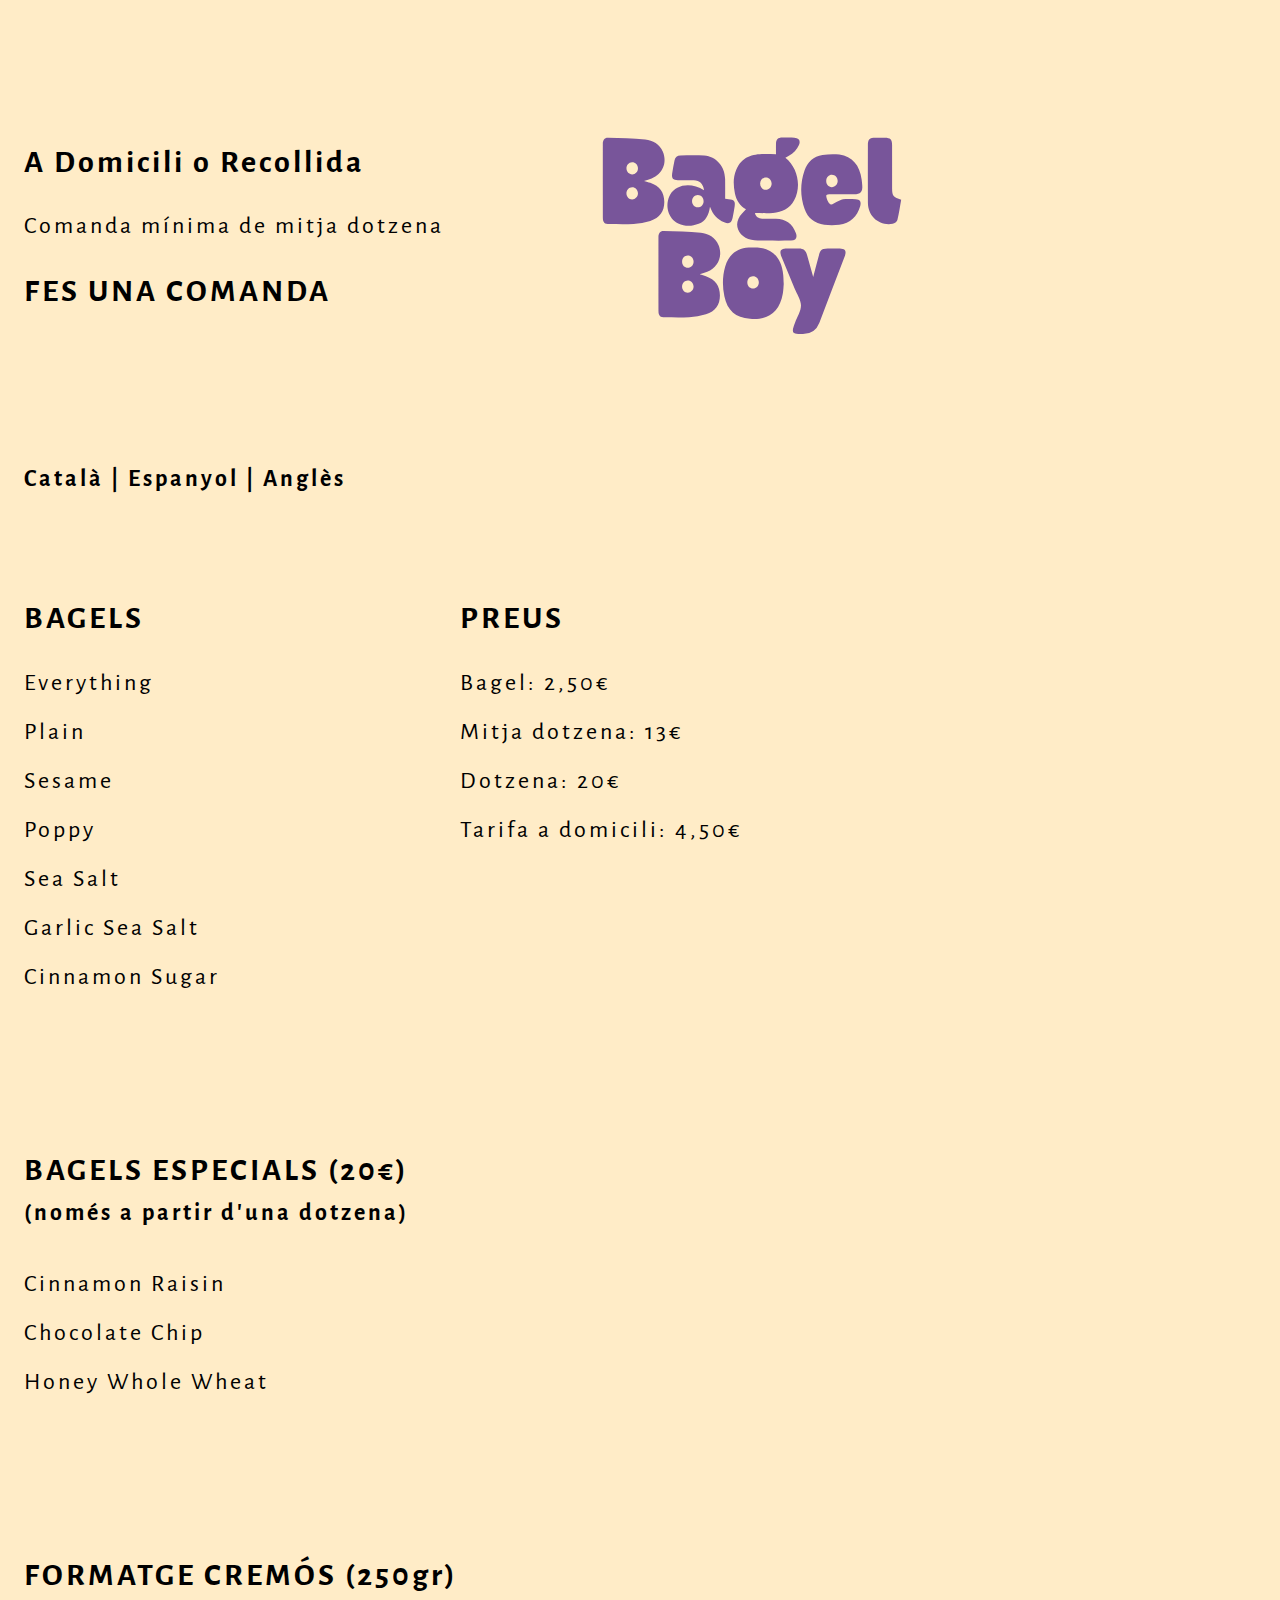
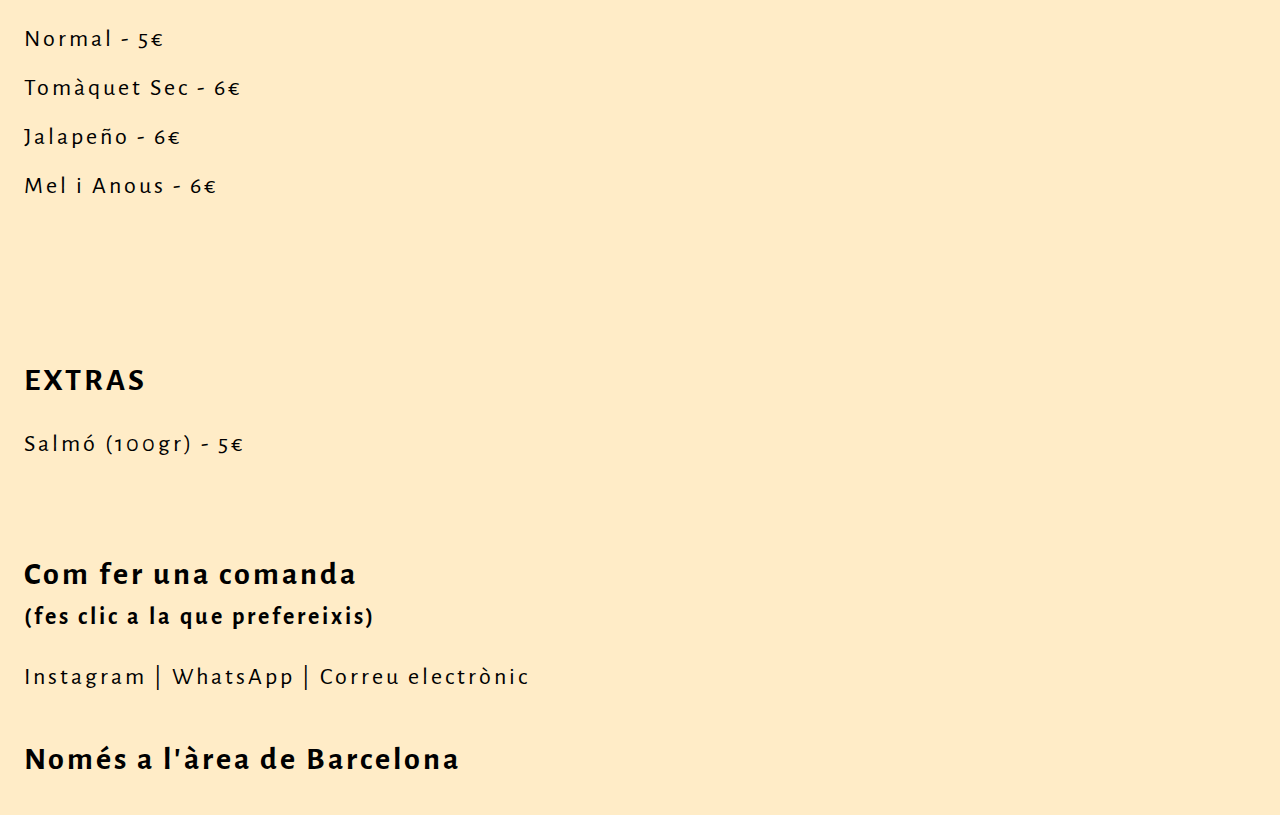
==== index.html @ 6aeb27cf "Updated Cream Cheese Prices" ====
<!DOCTYPE html>
<html lang="ca">
  <head>
      <meta charset="UTF-8">
      <meta name="viewport" content="width=device-width, initial-scale=1.0">
      <title> Bagel Boy </title>
      <meta name="description" content="Serving NY style bagels in Barcelona">
      <link rel="icon" href="/documents/bagelboylogo.svg" type="image/svg">
      <link rel="stylesheet" href="/css/html.css">
      <link rel="preconnect" href="https://fonts.googleapis.com">
      <link rel="preconnect" href="https://fonts.gstatic.com" crossorigin>
      <link href="https://fonts.googleapis.com/css2?family=Alegreya+Sans:wght@400;700&display=swap" rel="stylesheet"> 
  </head>
</html>
<body>
  <div class="body">
    <div class="top-of-page">
      <div class="title">
        <h1>A Domicili o Recollida</h1>
        <p>Comanda mínima de mitja dotzena</p>
        <h1 class="button">
          <a href="https://www.bagelboycoshop.com">FES UNA COMANDA</a>
        </h1>
      </div>
      <div class="title-logo">
        <div class="img">
          <a href="https://www.instagram.com/bagelboyco/"><img src="/documents/logo.svg"></a>
        </div>
      </div>
    </div>
    <div class="language">
      <h2>
        <a href='/index.html'>Català | </a>
        <a href='/html-es/index.html'>Espanyol | </a>
        <a href='/html-en/index.html'>Anglès</a>
      </h2>
    </div>
    <div class="menu">
      <div class="bagels">
        <h1>BAGELS</h1>
        <p><a href="https://www.bagelboycoshop.com/shop-1/p/everything">Everything</a></p>
        <p><a href="https://www.bagelboycoshop.com/shop-1/p/plain">Plain</a></p>
        <p><a href="https://www.bagelboycoshop.com/shop-1/p/sesame">Sesame</a></p>
        <p><a href="https://www.bagelboycoshop.com/shop-1/p/poppy">Poppy</a></p>
        <p><a href="https://www.bagelboycoshop.com/shop-1/p/sea-salt">Sea Salt</a></p>
        <p><a href="https://www.bagelboycoshop.com/shop-1/p/garlic-sea-salt">Garlic Sea Salt</a></p>
        <p><a href="https://www.bagelboycoshop.com/shop-1/p/cinnamon-sugar">Cinnamon Sugar</a></p>
      </div>
      <div class="prices">
        <h1>PREUS</h1>
        <p>Bagel: 2,50€</p>
        <p>Mitja dotzena: 13€</p>
        <p>Dotzena: 20€</p>
        <p>Tarifa a domicili: 4,50€</p>
      </div>
    </div>
    <div class="special-bagels">
      <div class="bagels">
        <h1>BAGELS ESPECIALS (20€)<p>(només a partir d'una dotzena)</p></h1>
        <p><a href="https://www.bagelboycoshop.com/shop-1/p/cinnamon-raisin">Cinnamon Raisin</a></p>
        <p><a href="https://www.bagelboycoshop.com/shop-1/p/chocolate-chip">Chocolate Chip</a></p>
        <p><a href="https://www.bagelboycoshop.com/shop-1/p/honey-whole-wheat">Honey Whole Wheat</a></p>
      </div>
    </div>
    <div class="special-bagels">
      <div class="bagels">
        <h1>FORMATGE CREMÓS (250gr)</h1>
        <p>Normal - 5€</p>
        <p>Tomàquet Sec - 6€</p>
        <p>Jalapeño - 6€</p>
        <p>Mel i Anous - 6€</p>
      </div>
    </div>
    <div class="special-bagels">
      <div class="bagels">
        <h1>EXTRAS</h1>
        <p>Salmó (100gr) - 5€</p>
      </div>
    </div>
    <div class="order">
      <h1>Com fer una comanda <p>(fes clic a la que prefereixis)</p></h1>
    </div>
    <div class="contact">
      <p>
        <a href="https://www.instagram.com/bagelboyco/">Instagram | </a>
        <a href="https://wa.me/34677666089">WhatsApp | </a>
        <a href="mailto:bagelboyco@gmail.com?subject=Bagel%20Questions&body=Hi%20BagelBoy!" id="contactLink">Correu electrònic</a>
      </p>
    </div>
    <div class="footer">
      <h1>Només a l'àrea de Barcelona</h1>
    </div>
  </div>
</body>
---- css/html.css ----
* {
  padding: 0rem;
  box-sizing: border-box;
}

html {
  scroll-behavior: smooth;
}

p {
  font-size: 1.5rem;
  font-family: "Alegreya Sans", sans-serif;
  margin: 10px 0;
}

body {
  background-color: rgb(255, 236, 199);
  font-family: "Alegreya Sans", sans-serif;
  letter-spacing: 3px;
  width: 100vw;
  height: 100vh;
  padding: 1rem;
  text-align: left;
}

img {
  height: 400px;
  width: 400px;
}

.top-of-page {
  display: flex;
  justify-content: space-between;
}

.title {
  display: flex;
  justify-content: center;
  flex-direction: column;
}

.title-logo {
  display: flex;
  justify-content: center;
  padding-right: 20rem;
}

.body a {
  text-decoration: none;
  color: black;
  transition: .1s;
}

.body a:hover {
  color: grey;
}

.menu {
  display: flex;
  padding-top: 4rem;

}

.special-bagels {
  display: flex;
  justify-content: flex-start;
  padding-right: 4rem;
  padding-top: 8rem;
}

.contact {
  display: flex;
  justify-content: flex-start;
  padding-right: 4rem;
}

.bagels {
  display: flex;
  justify-content: flex-start;
  flex-direction: column;
  text-align: left;
  padding-right: 15rem;
}

.prices {
  display: flex;
  flex-direction: column;
  text-align: left;
}

.footer {
  padding: 1rem 0;
}

.language {
  padding-top: 1rem;
}

.order {
  padding-top: 4rem;
}

.button {
  /*width: 280px;
  margin-right: auto;
  border: 2px solid black;
  border-radius: 30px;
  background-color: transparent;
  font-size: 15px;
  font-weight: bold;
  line-height: 20px;
  text-align: center;*/
}

@media (max-width: 768px) {
  .body {
    font-size: .5rem;
    letter-spacing: 3px;
  }

  .body a {
    font-size: 1rem;
  }

  .menu {
    flex-direction: column;
    padding-right: 0;
    padding-left: 0;
  }

  .special-bagels {
    flex-direction: column;
    padding-right: 0;
    padding-left: 0;
    padding-top: 5rem;
  }

  .contact {
    padding-right: 0;
  }

  p {
    font-size: 1rem;
  }

  .prices {
    padding-top: 3rem;
  }

  .contact {
    flex-direction: column;
  }

  .bagels {
    padding-right: 0;
  }

  img {
    height: 200px;
    width: 200px;
  }

  .top-of-page {
    flex-direction: column-reverse;
  }

  .title-logo {
    padding-right: 0;
    justify-content: flex-start;
  }
}
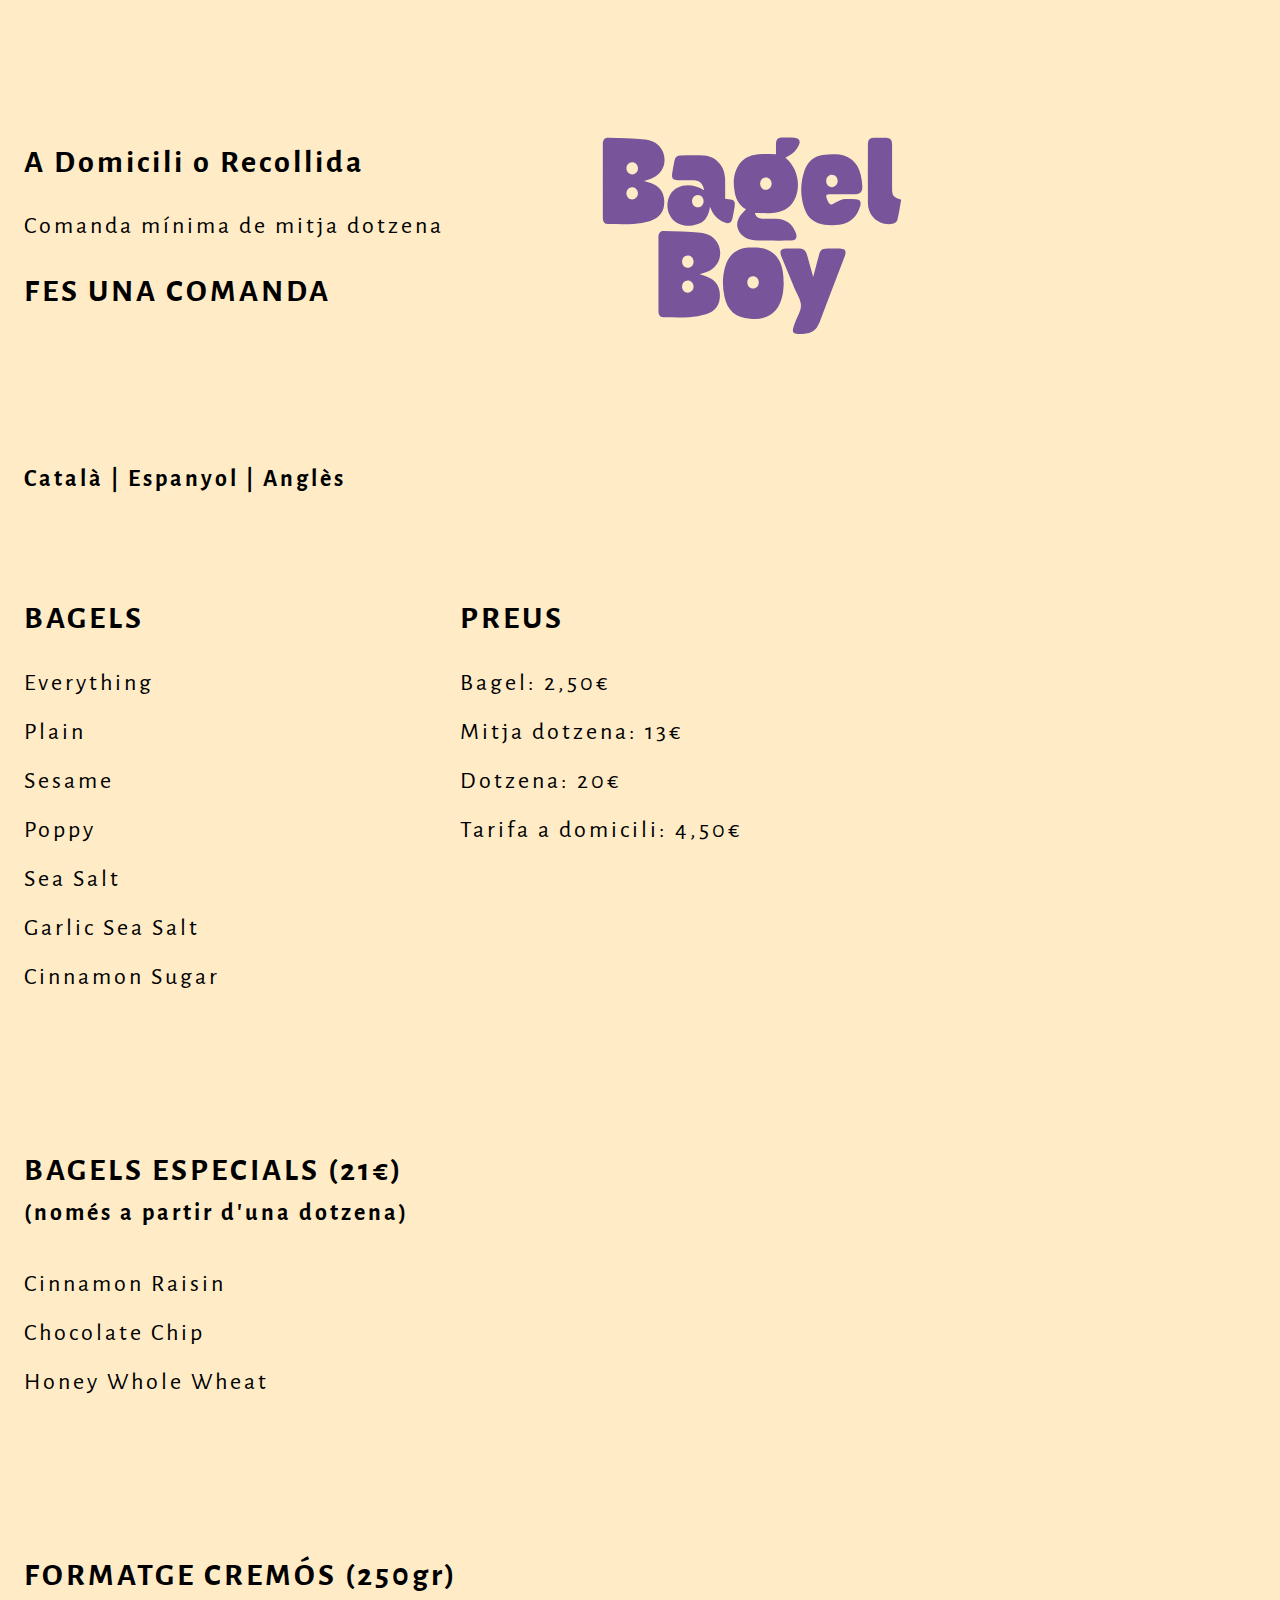
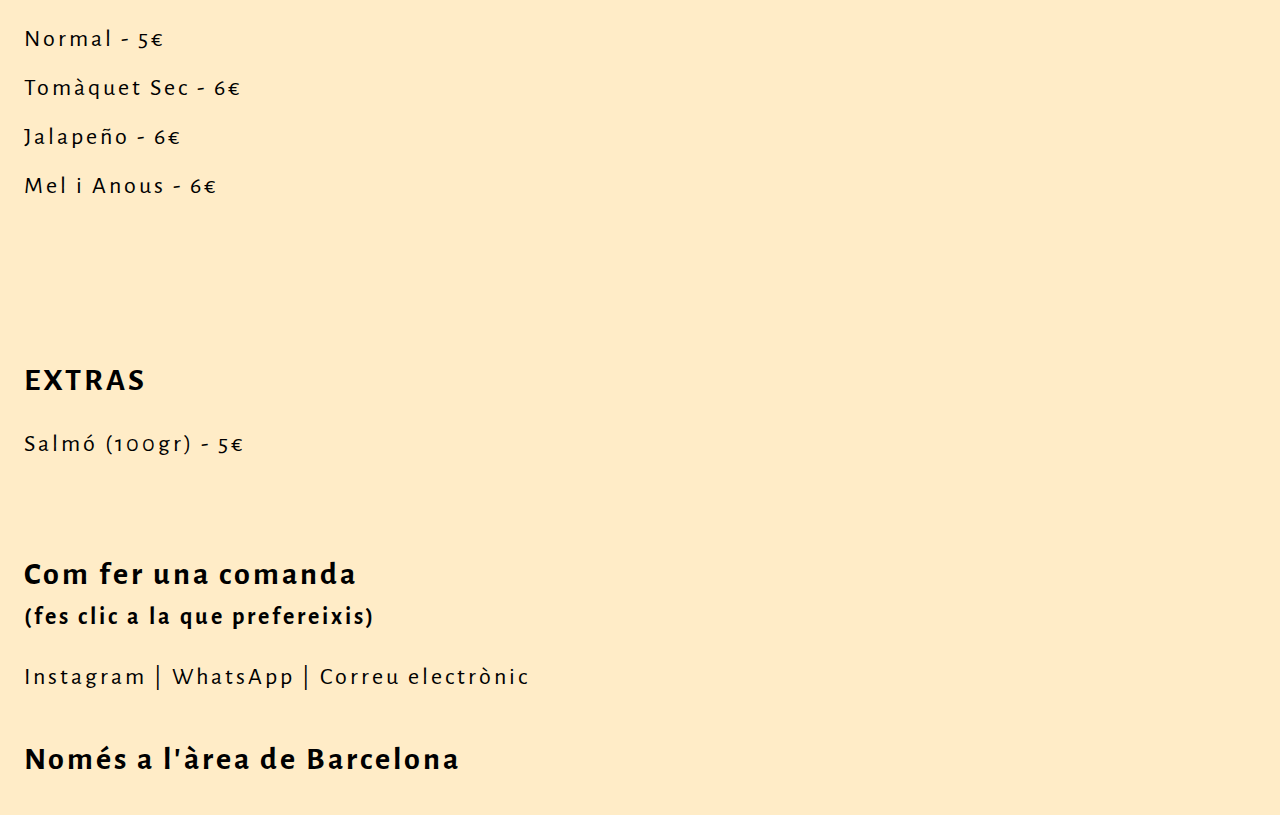
==== commit c2758b59: "Updated Specialty Bagel Prices" ====
--- a/index.html
+++ b/index.html
@@ -56,7 +56,7 @@
     </div>
     <div class="special-bagels">
       <div class="bagels">
-        <h1>BAGELS ESPECIALS (20€)<p>(només a partir d'una dotzena)</p></h1>
+        <h1>BAGELS ESPECIALS (21€)<p>(només a partir d'una dotzena)</p></h1>
         <p><a href="https://www.bagelboycoshop.com/shop-1/p/cinnamon-raisin">Cinnamon Raisin</a></p>
         <p><a href="https://www.bagelboycoshop.com/shop-1/p/chocolate-chip">Chocolate Chip</a></p>
         <p><a href="https://www.bagelboycoshop.com/shop-1/p/honey-whole-wheat">Honey Whole Wheat</a></p>
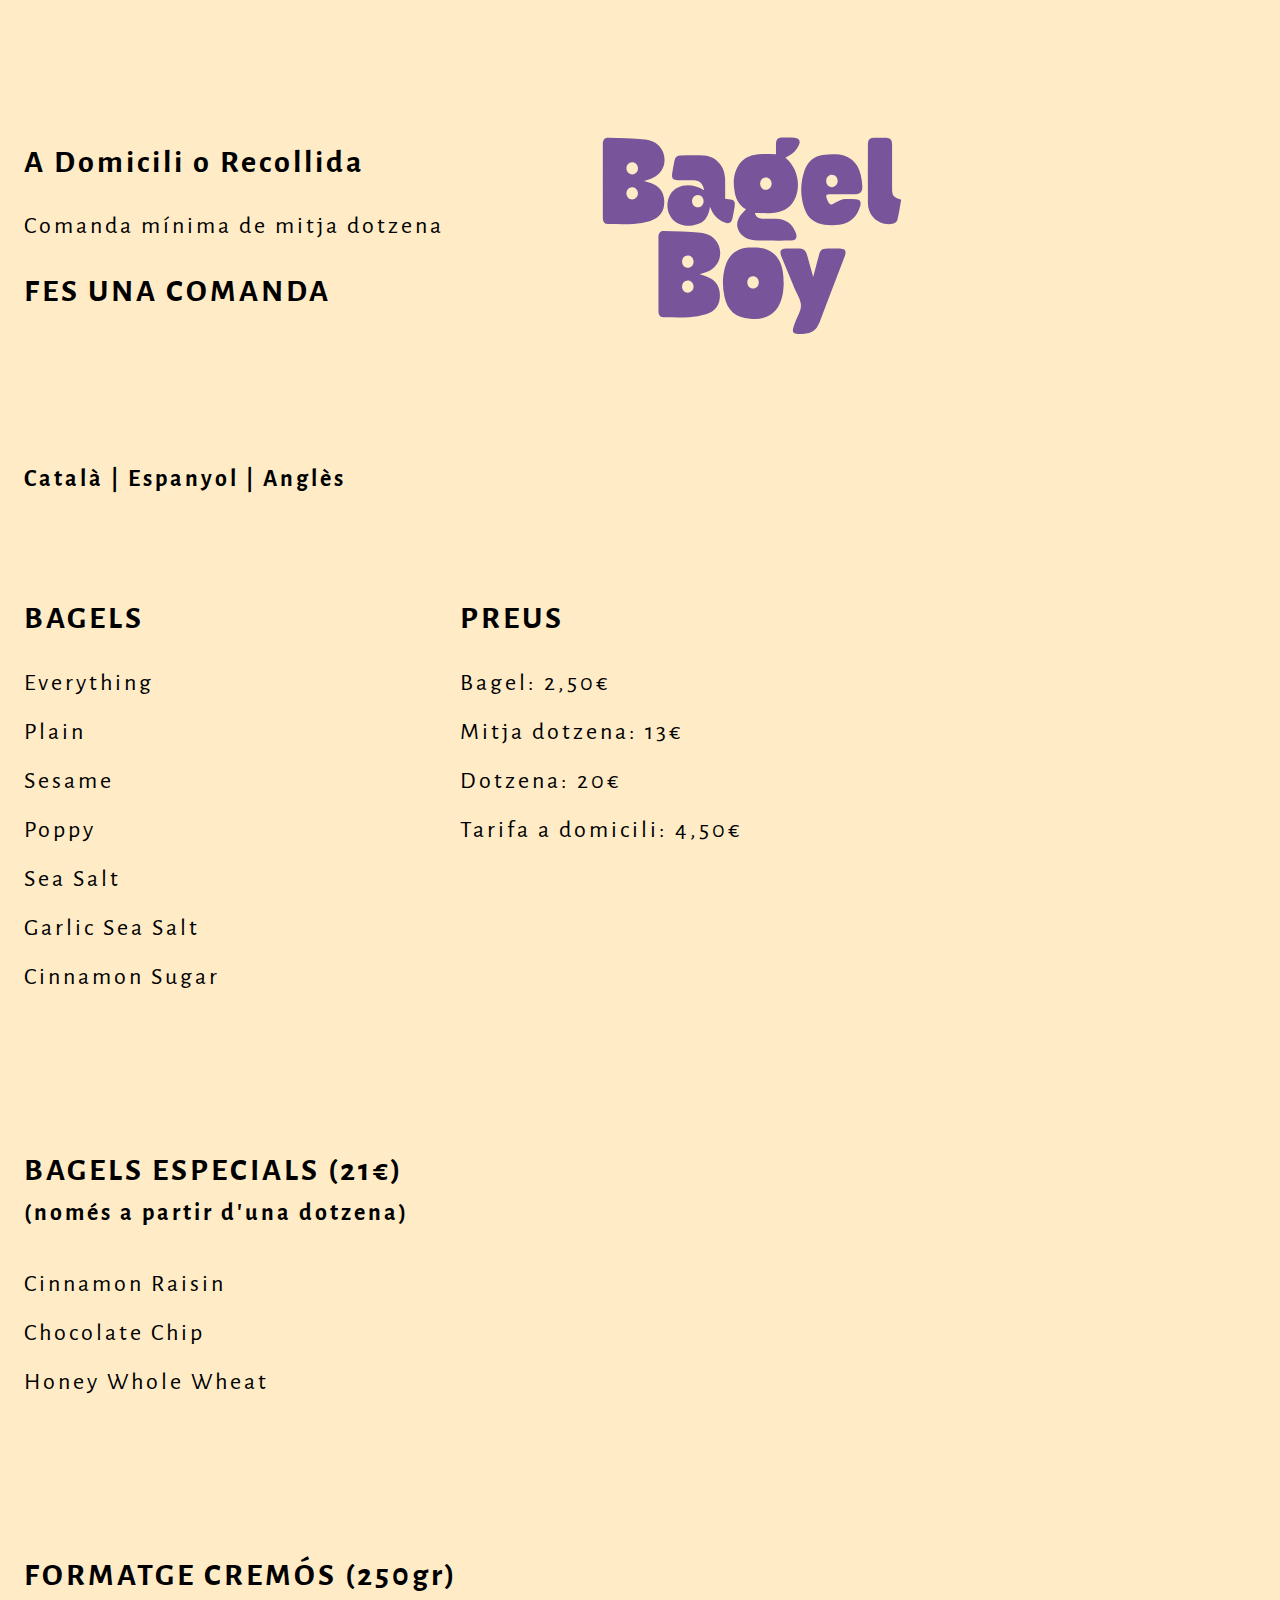
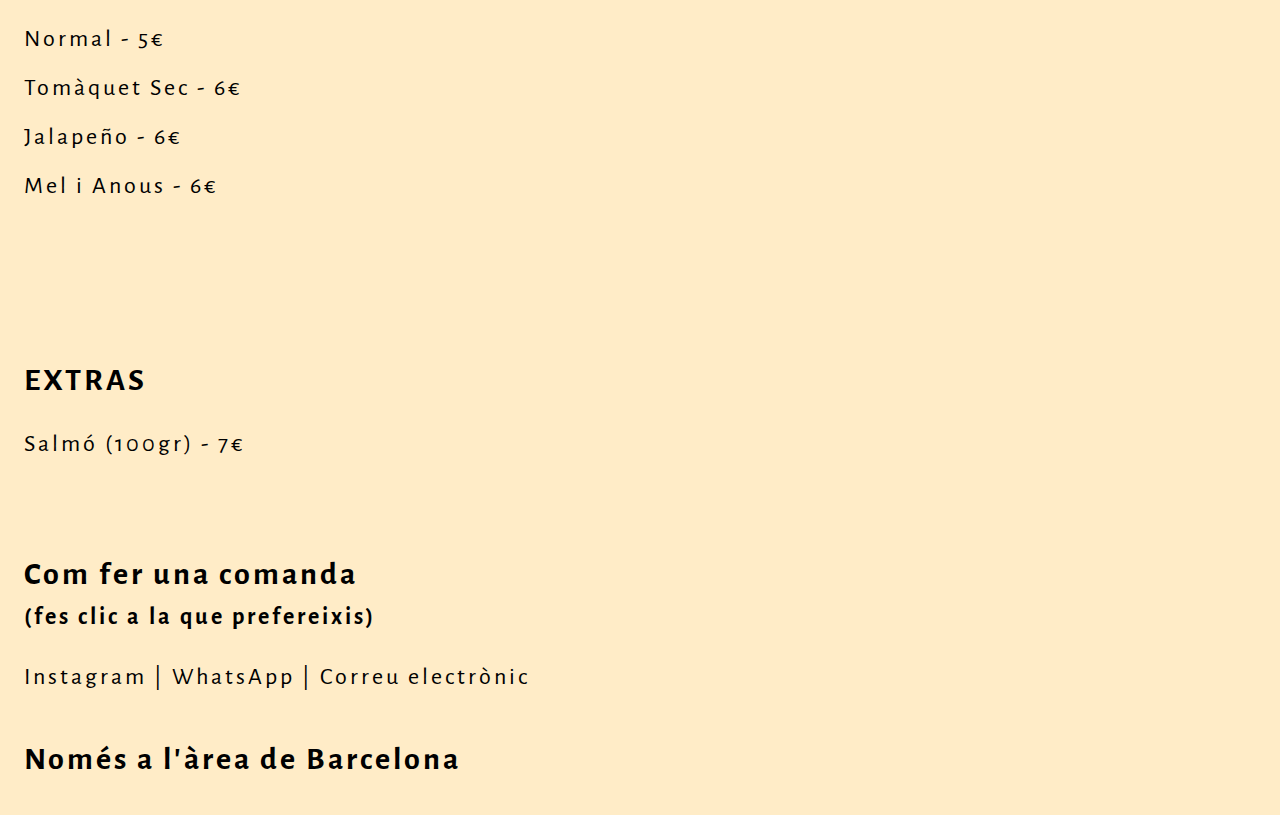
==== commit e90c4e96: "Updated salmon price" ====
--- a/index.html
+++ b/index.html
@@ -65,16 +65,16 @@
     <div class="special-bagels">
       <div class="bagels">
         <h1>FORMATGE CREMÓS (250gr)</h1>
-        <p>Normal - 5€</p>
-        <p>Tomàquet Sec - 6€</p>
-        <p>Jalapeño - 6€</p>
-        <p>Mel i Anous - 6€</p>
+        <p><a href="https://www.bagelboycoshop.com/shop-1/p/plain-cream-cheese">Normal - 5€</a></p>
+        <p><a href="https://www.bagelboycoshop.com/shop-1/p/sun-dried-tomato-cream-cheese">Tomàquet Sec - 6€</a></p>
+        <p><a href="https://www.bagelboycoshop.com/shop-1/p/jalapeno-cream-cheese">Jalapeño - 6€</a></p>
+        <p><a href="https://www.bagelboycoshop.com/shop-1/p/honey-walnut-cream-cheese">Mel i Anous - 6€</a></p>
       </div>
     </div>
     <div class="special-bagels">
       <div class="bagels">
         <h1>EXTRAS</h1>
-        <p>Salmó (100gr) - 5€</p>
+        <p>Salmó (100gr) - 7€</p>
       </div>
     </div>
     <div class="order">
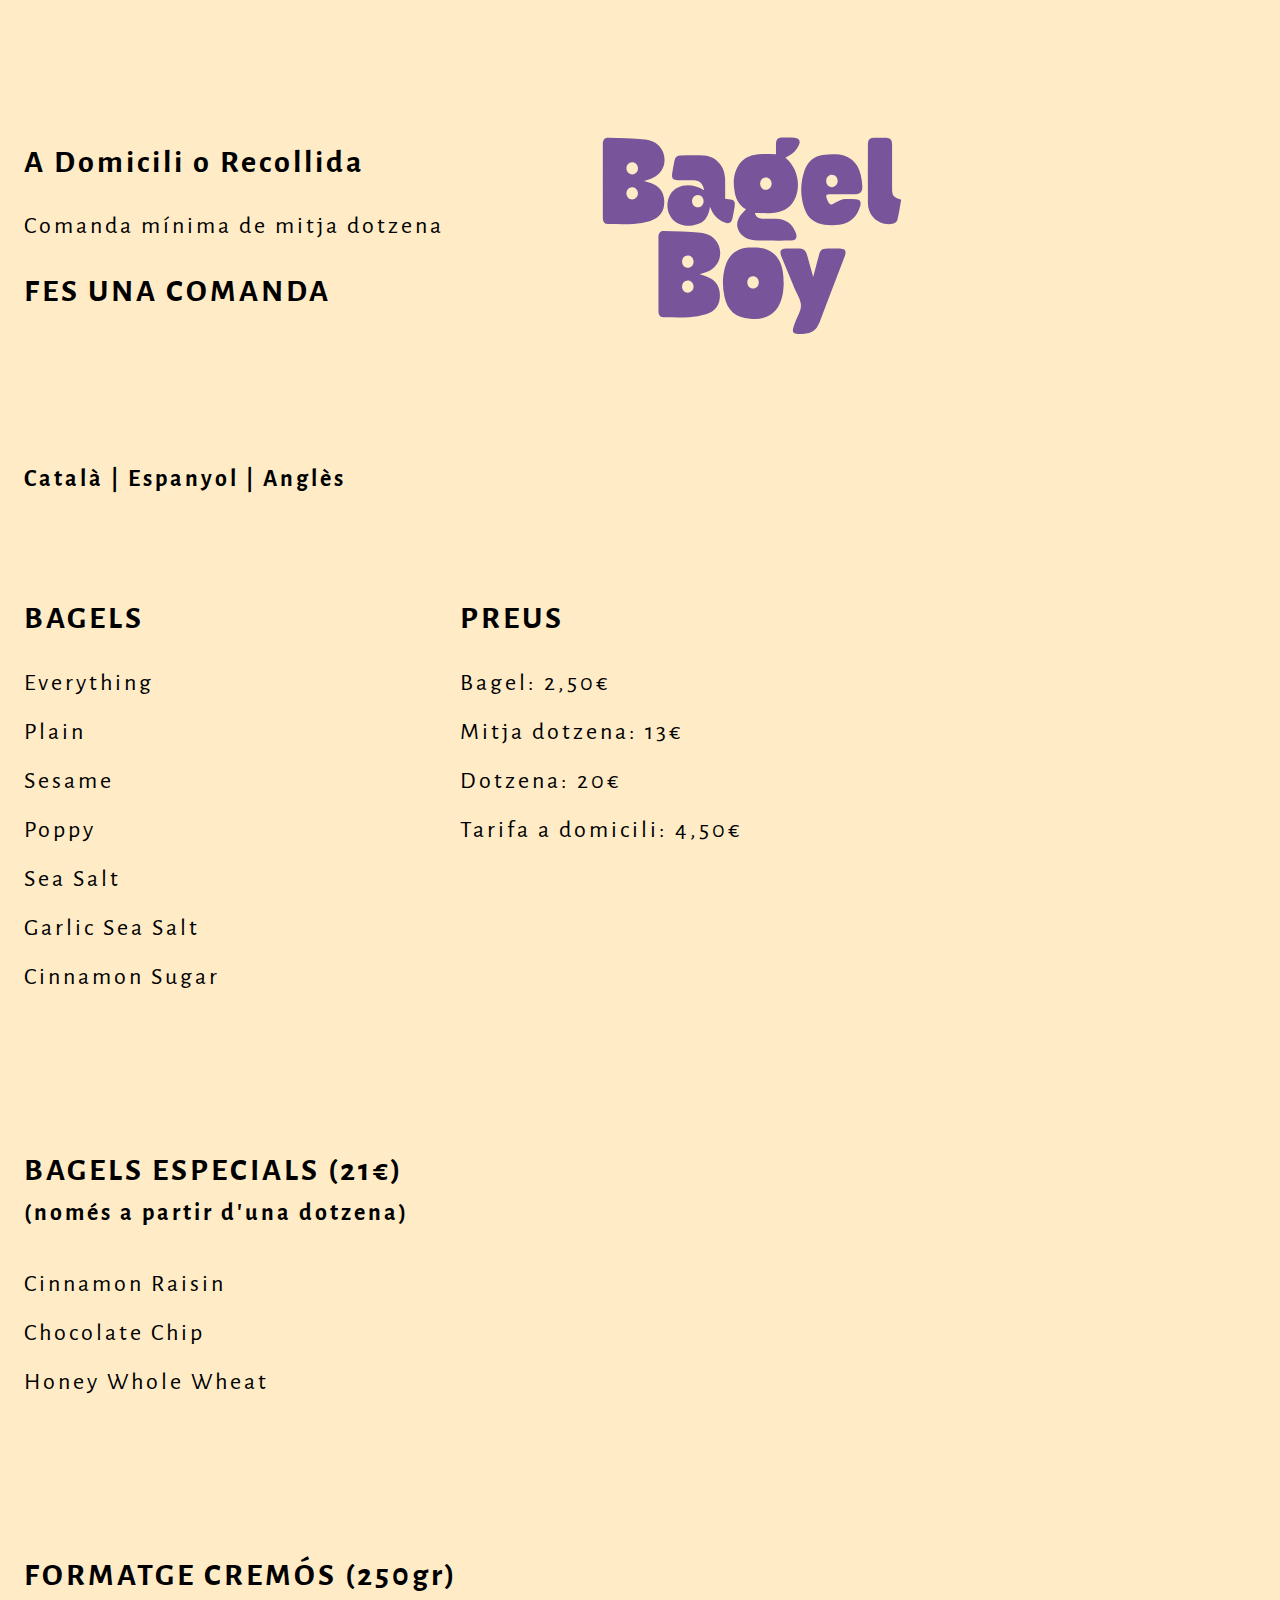
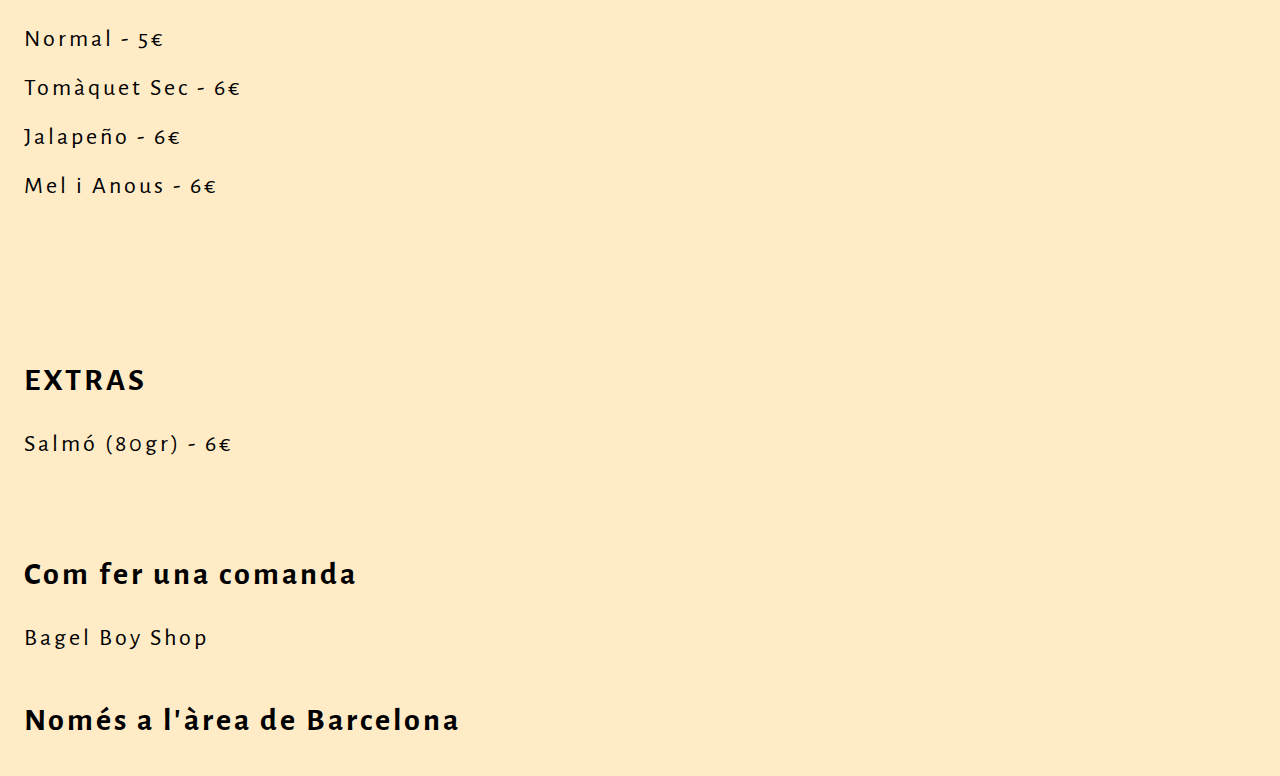
==== commit 3b6a5525: "added FAQS and changed prices" ====
--- a/index.html
+++ b/index.html
@@ -74,17 +74,15 @@
     <div class="special-bagels">
       <div class="bagels">
         <h1>EXTRAS</h1>
-        <p>Salmó (100gr) - 7€</p>
+        <p>Salmó (80gr) - 6€</p>
       </div>
     </div>
     <div class="order">
-      <h1>Com fer una comanda <p>(fes clic a la que prefereixis)</p></h1>
+      <h1>Com fer una comanda</h1>
     </div>
     <div class="contact">
       <p>
-        <a href="https://www.instagram.com/bagelboyco/">Instagram | </a>
-        <a href="https://wa.me/34677666089">WhatsApp | </a>
-        <a href="mailto:bagelboyco@gmail.com?subject=Bagel%20Questions&body=Hi%20BagelBoy!" id="contactLink">Correu electrònic</a>
+        <a href="https://www.instagram.com/bagelboyco/">Bagel Boy Shop</a>
       </p>
     </div>
     <div class="footer">
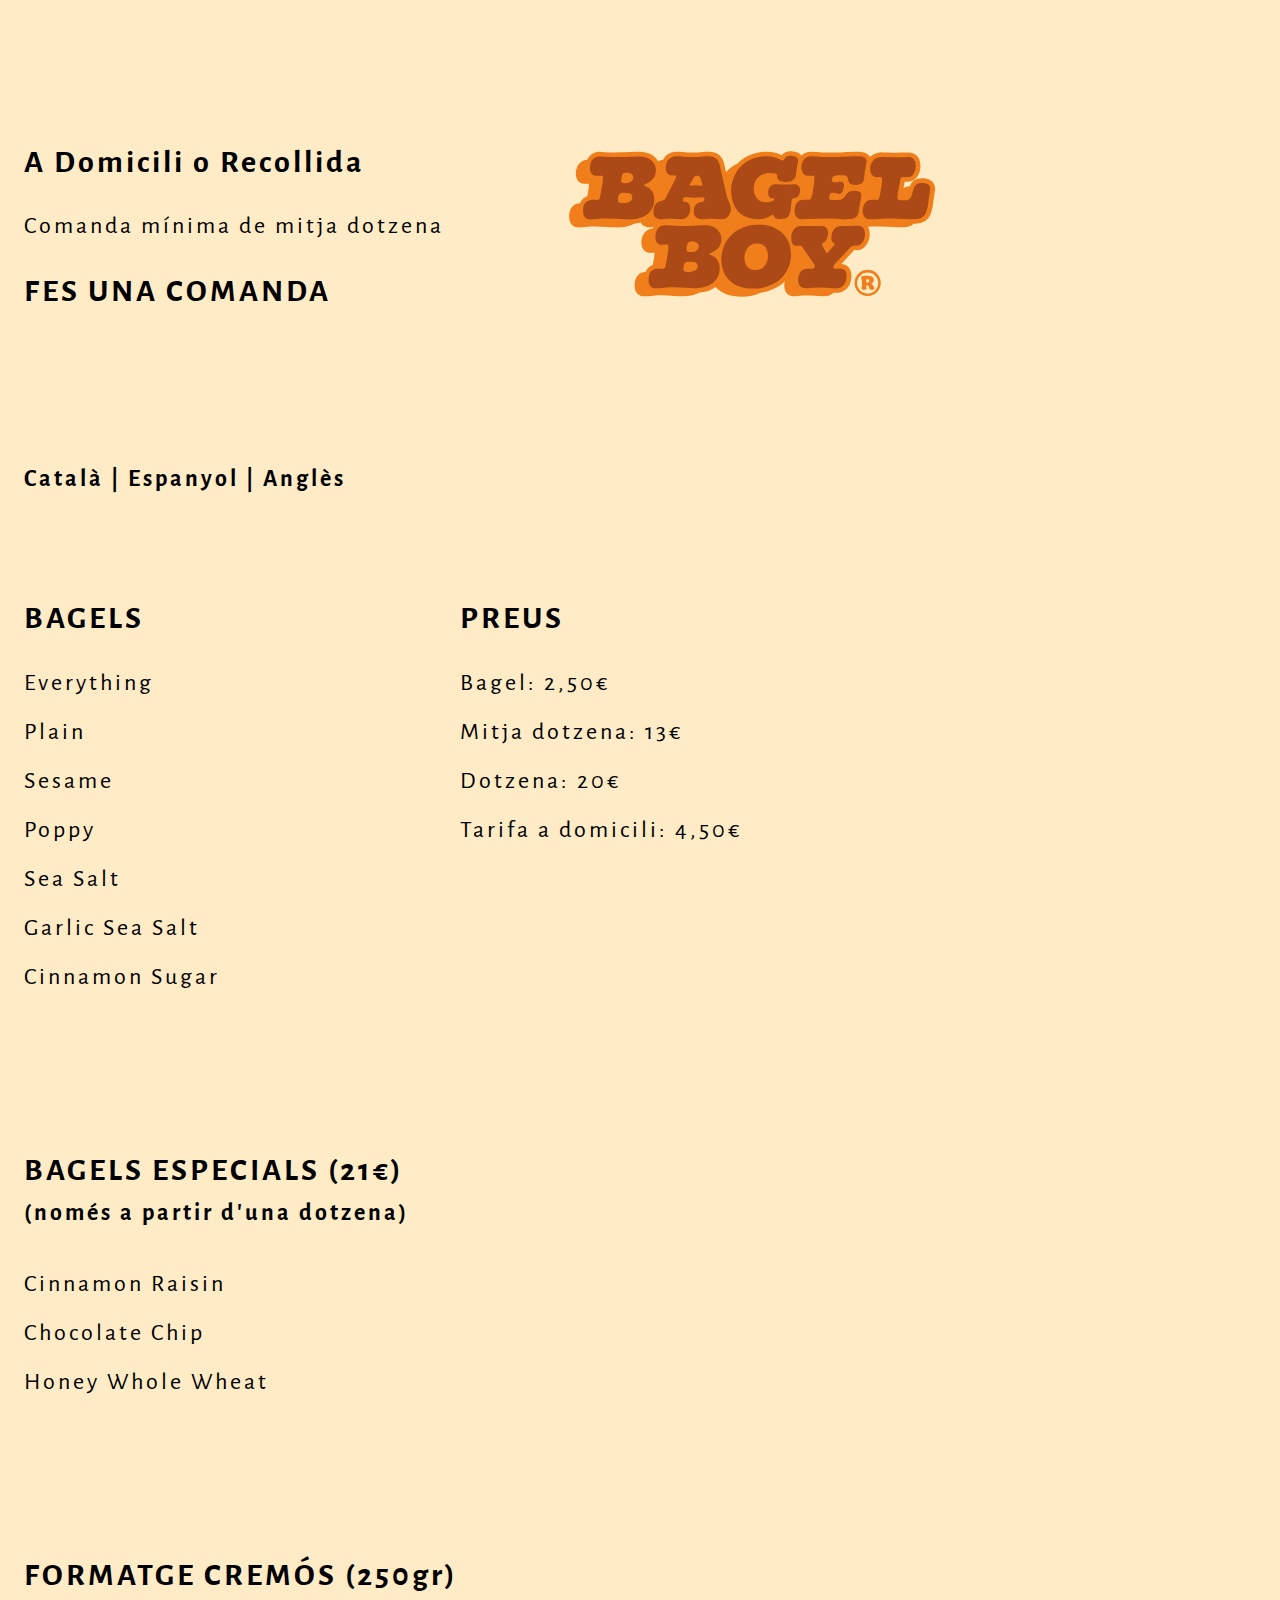
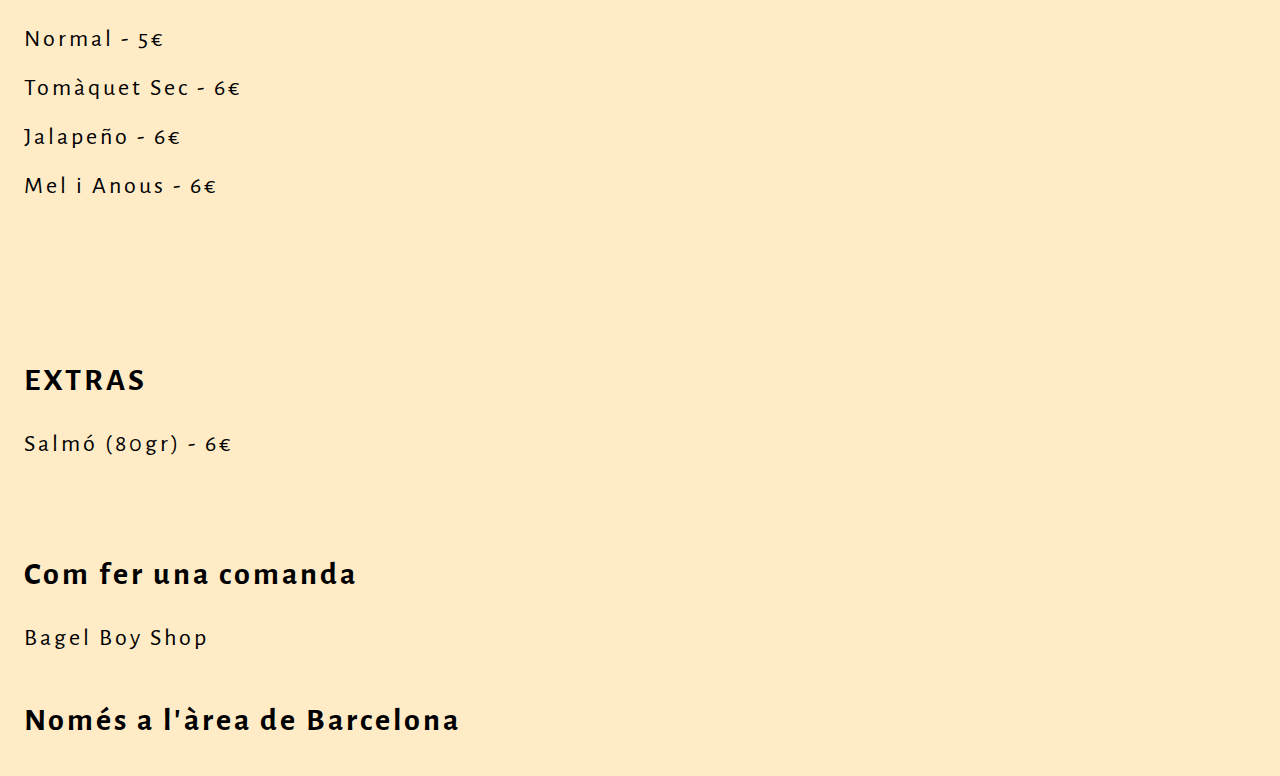
==== commit bc891329: "updated logo" ====
--- a/index.html
+++ b/index.html
@@ -24,7 +24,7 @@
       </div>
       <div class="title-logo">
         <div class="img">
-          <a href="https://www.instagram.com/bagelboyco/"><img src="/documents/logo.svg"></a>
+          <a href="https://www.instagram.com/bagelboyco/"><img src="/documents/Bagelboylogo2025.svg"></a>
         </div>
       </div>
     </div>
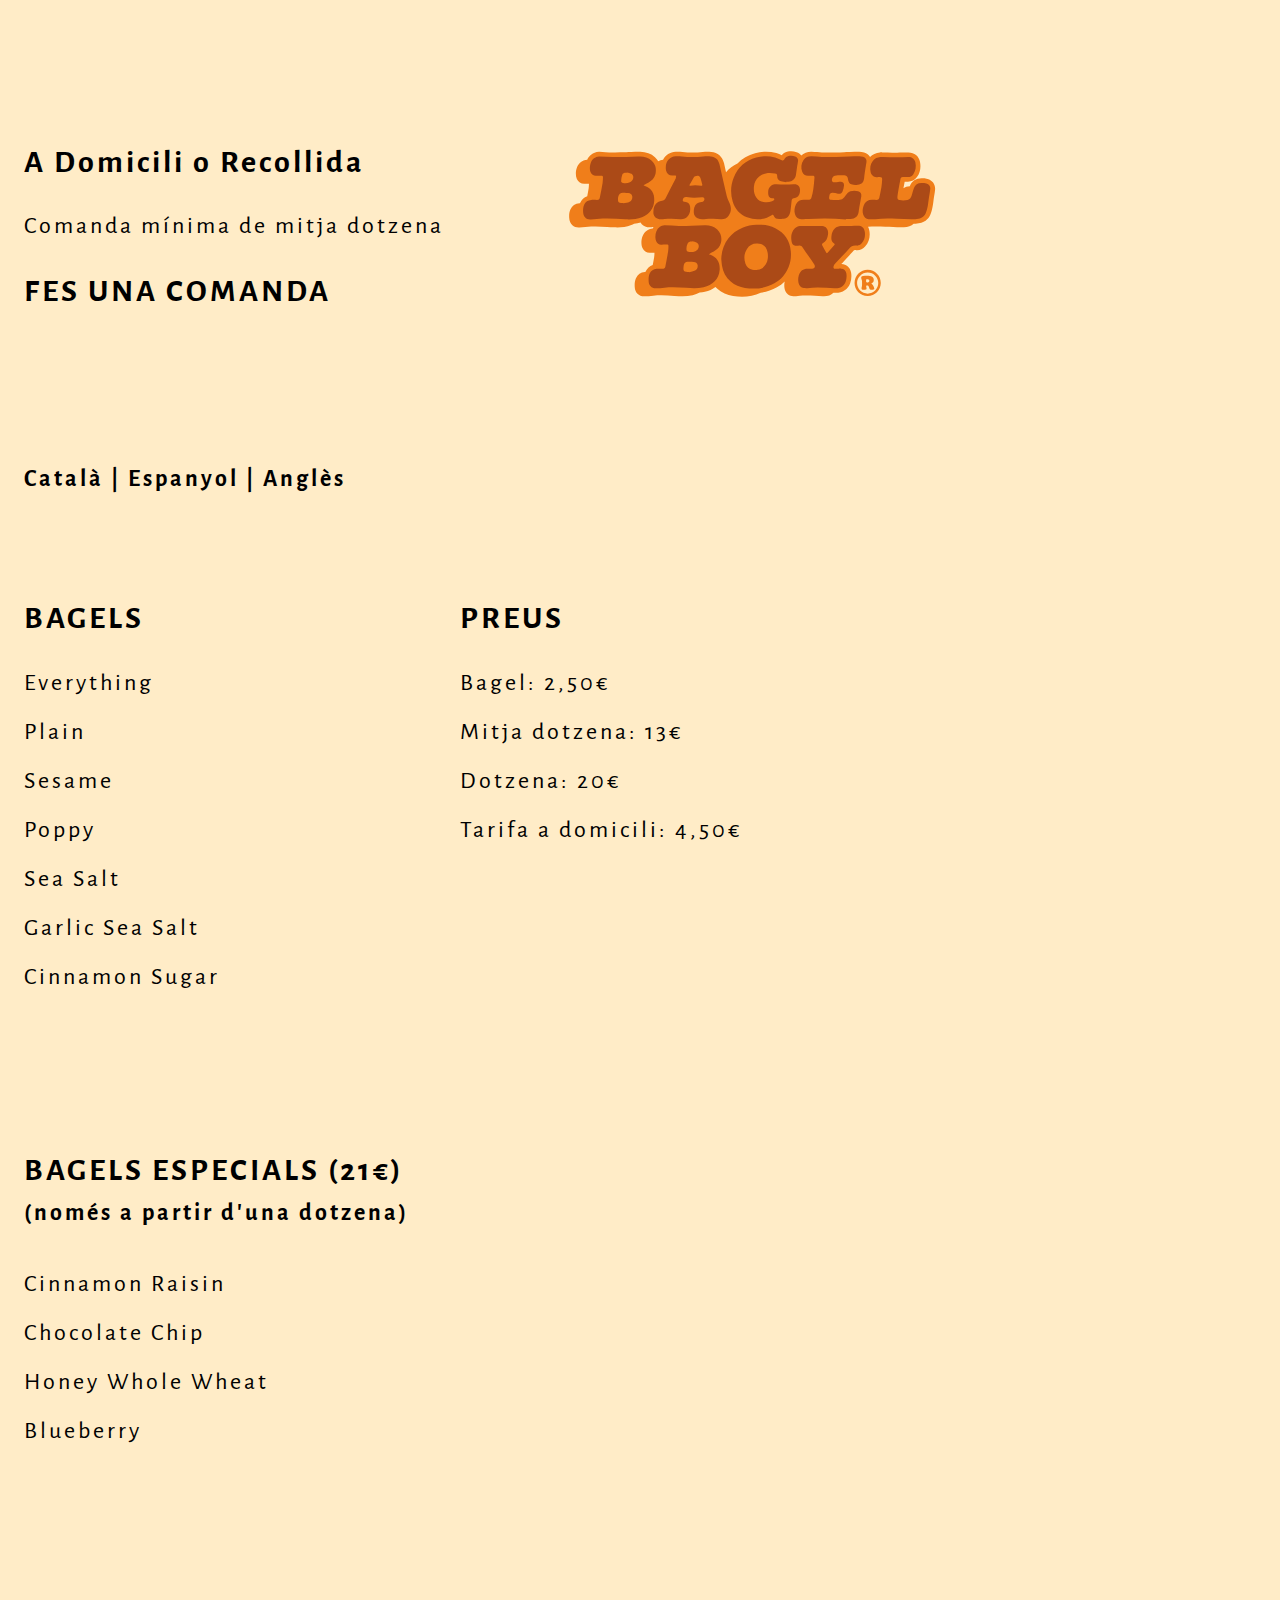
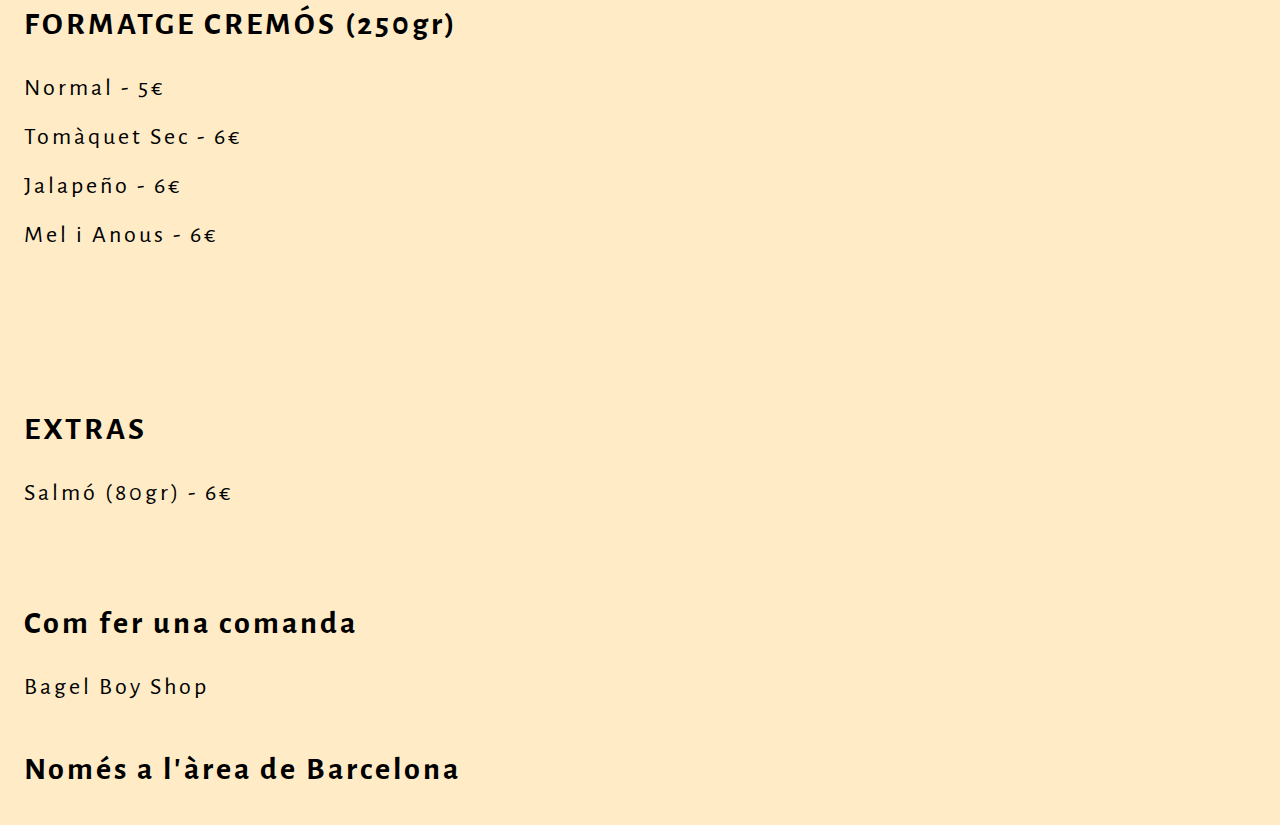
==== commit 4477a1d9: "added blueberry bagels" ====
--- a/index.html
+++ b/index.html
@@ -5,7 +5,7 @@
       <meta name="viewport" content="width=device-width, initial-scale=1.0">
       <title> Bagel Boy </title>
       <meta name="description" content="Serving NY style bagels in Barcelona">
-      <link rel="icon" href="/documents/bagelboylogo.svg" type="image/svg">
+      <link rel="icon" href="/documents/logo bagel boy profile sin circulo.jpg" type="image/svg">
       <link rel="stylesheet" href="/css/html.css">
       <link rel="preconnect" href="https://fonts.googleapis.com">
       <link rel="preconnect" href="https://fonts.gstatic.com" crossorigin>
@@ -30,8 +30,8 @@
     </div>
     <div class="language">
       <h2>
-        <a href='/index.html'>Català | </a>
-        <a href='/html-es/index.html'>Espanyol | </a>
+        <a href='/index.html'>Català</a> | 
+        <a href='/html-es/index.html'>Espanyol</a> | 
         <a href='/html-en/index.html'>Anglès</a>
       </h2>
     </div>
@@ -60,6 +60,7 @@
         <p><a href="https://www.bagelboycoshop.com/shop-1/p/cinnamon-raisin">Cinnamon Raisin</a></p>
         <p><a href="https://www.bagelboycoshop.com/shop-1/p/chocolate-chip">Chocolate Chip</a></p>
         <p><a href="https://www.bagelboycoshop.com/shop-1/p/honey-whole-wheat">Honey Whole Wheat</a></p>
+        <p><a href="https://www.bagelboycoshop.com/shop-1/p/blueberry">Blueberry</a></p>
       </div>
     </div>
     <div class="special-bagels">
